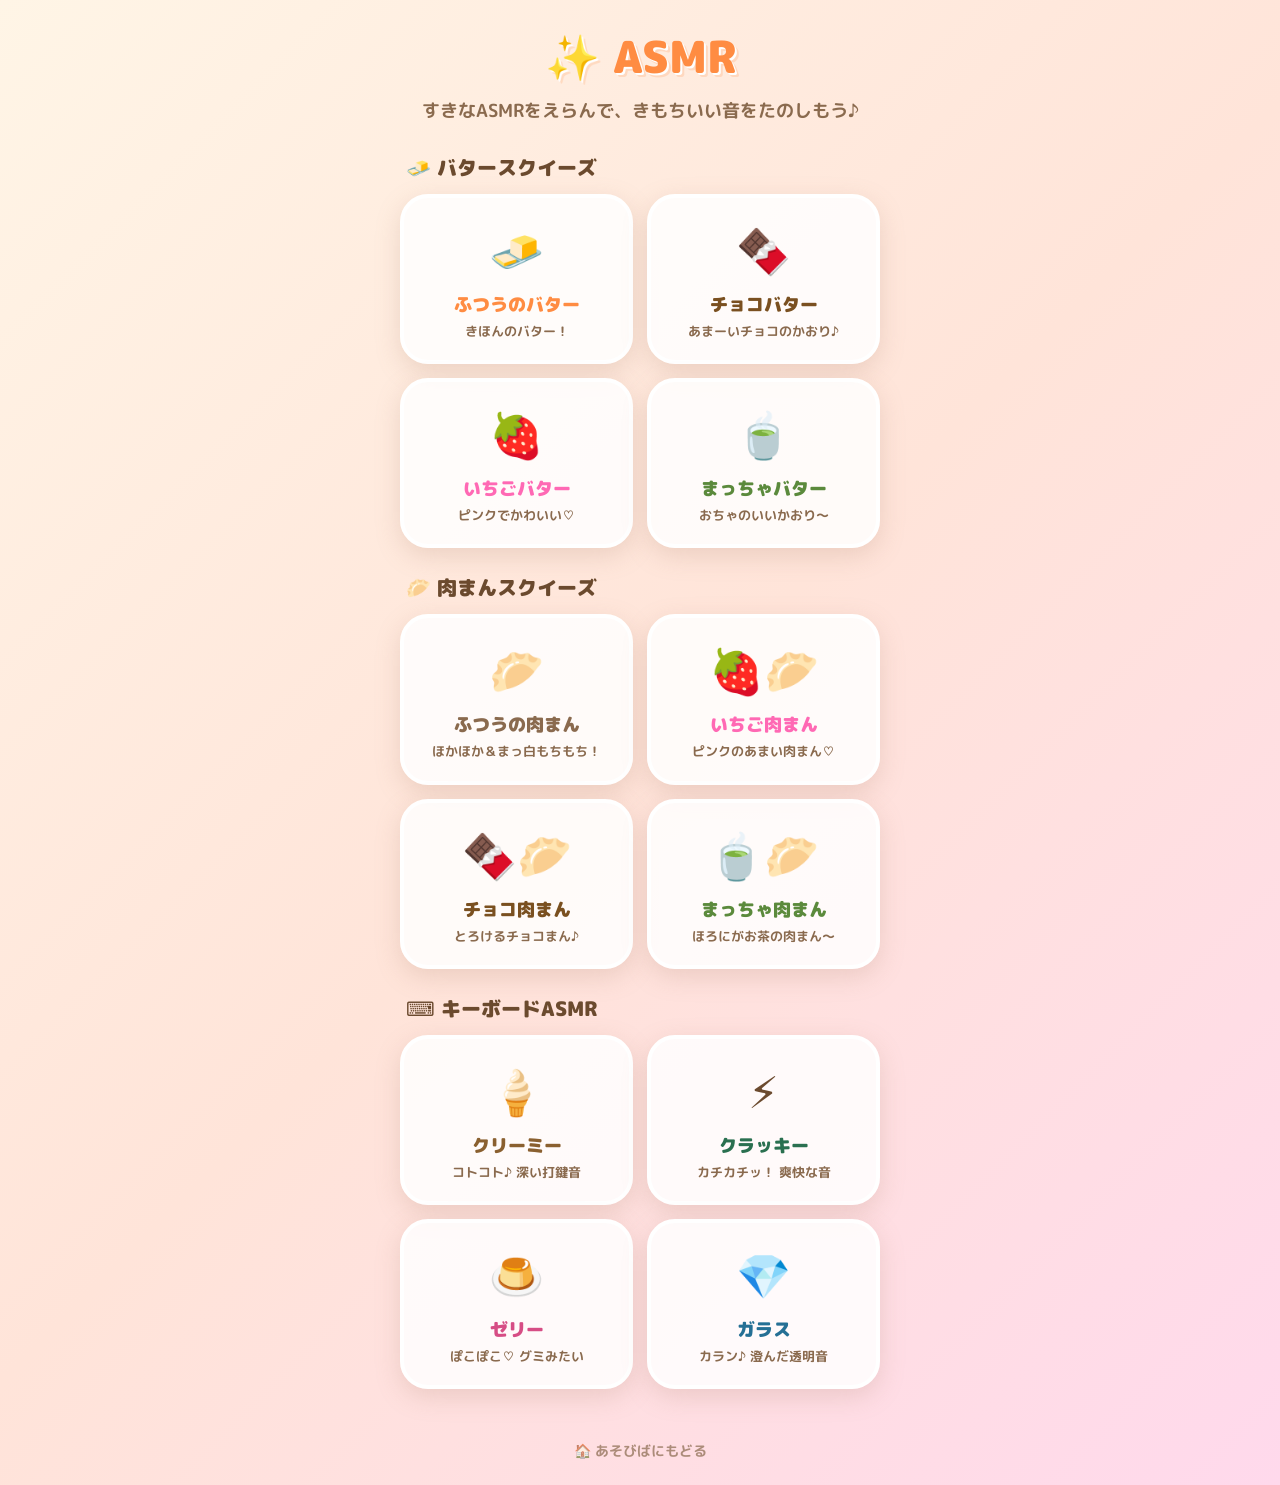
==== asmr/index.html @ f406db4d "ASMR: ディレクトリ名をbutter-asmrからasmrに変更し、ポータルのリンクを更新" ====
<!DOCTYPE html>
<html lang="ja">
<head>
  <meta charset="UTF-8">
  <meta name="viewport" content="width=device-width, initial-scale=1.0, user-scalable=no">
  <meta name="robots" content="noindex, nofollow">
  <title>✨ ASMR</title>
  <link rel="icon" href="data:image/svg+xml,<svg xmlns=%22http://www.w3.org/2000/svg%22 viewBox=%220 0 100 100%22><text y=%22.9em%22 font-size=%2290%22>✨</text></svg>">
  <link rel="preconnect" href="https://fonts.googleapis.com">
  <link rel="preconnect" href="https://fonts.gstatic.com" crossorigin>
  <link href="https://fonts.googleapis.com/css2?family=M+PLUS+Rounded+1c:wght@400;700;900&display=swap" rel="stylesheet">
  <link rel="stylesheet" href="style.css">
</head>
<body>

  <!-- ===== えらぶ画面 ===== -->
  <div id="select-screen" class="screen active">
    <header class="header">
      <h1>✨ ASMR</h1>
      <p class="sub">すきなASMRをえらんで、きもちいい音をたのしもう♪</p>
    </header>

    <div class="category-section">
      <h2 class="category-title">🧈 バタースクイーズ</h2>
      <div class="cards">
        <button class="card" data-butter="normal">
          <span class="card-emoji">🧈</span>
          <div class="card-name">ふつうのバター</div>
          <p class="card-desc">きほんのバター！</p>
        </button>

        <button class="card" data-butter="choco">
          <span class="card-emoji">🍫</span>
          <div class="card-name">チョコバター</div>
          <p class="card-desc">あまーいチョコのかおり♪</p>
        </button>

        <button class="card" data-butter="ichigo">
          <span class="card-emoji">🍓</span>
          <div class="card-name">いちごバター</div>
          <p class="card-desc">ピンクでかわいい♡</p>
        </button>

        <button class="card" data-butter="matcha">
          <span class="card-emoji">🍵</span>
          <div class="card-name">まっちゃバター</div>
          <p class="card-desc">おちゃのいいかおり〜</p>
        </button>
      </div>
    </div>

    <div class="category-section">
      <h2 class="category-title">🥟 肉まんスクイーズ</h2>
      <div class="cards">
        <button class="card" data-butter="nikuman_normal">
          <span class="card-emoji">🥟</span>
          <div class="card-name">ふつうの肉まん</div>
          <p class="card-desc">ほかほか＆まっ白もちもち！</p>
        </button>

        <button class="card" data-butter="nikuman_ichigo">
          <span class="card-emoji">🍓🥟</span>
          <div class="card-name">いちご肉まん</div>
          <p class="card-desc">ピンクのあまい肉まん♡</p>
        </button>

        <button class="card" data-butter="nikuman_choco">
          <span class="card-emoji">🍫🥟</span>
          <div class="card-name">チョコ肉まん</div>
          <p class="card-desc">とろけるチョコまん♪</p>
        </button>

        <button class="card" data-butter="nikuman_matcha">
          <span class="card-emoji">🍵🥟</span>
          <div class="card-name">まっちゃ肉まん</div>
          <p class="card-desc">ほろにがお茶の肉まん〜</p>
        </button>
      </div>
    </div>

    <div class="category-section">
      <h2 class="category-title">⌨️ キーボードASMR</h2>
      <div class="cards">
        <button class="card" data-butter="kb_creamy">
          <span class="card-emoji">🍦</span>
          <div class="card-name">クリーミー</div>
          <p class="card-desc">コトコト♪ 深い打鍵音</p>
        </button>

        <button class="card" data-butter="kb_clacky">
          <span class="card-emoji">⚡</span>
          <div class="card-name">クラッキー</div>
          <p class="card-desc">カチカチッ！ 爽快な音</p>
        </button>

        <button class="card" data-butter="kb_jelly">
          <span class="card-emoji">🍮</span>
          <div class="card-name">ゼリー</div>
          <p class="card-desc">ぽこぽこ♡ グミみたい</p>
        </button>

        <button class="card" data-butter="kb_glass">
          <span class="card-emoji">💎</span>
          <div class="card-name">ガラス</div>
          <p class="card-desc">カラン♪ 澄んだ透明音</p>
        </button>
      </div>
    </div>

    <a href="../" class="home-link">🏠 あそびばにもどる</a>
  </div>

  <!-- ===== パキパキ画面 ===== -->
  <div id="play-screen" class="screen">
    <header class="play-header">
      <button id="btn-back" class="btn-icon" aria-label="もどる">← もどる</button>
      <div id="butter-label" class="butter-label">🧈 ふつうのバター</div>
    </header>

    <div id="butter-area" class="butter-area">
      <!-- むにゅむにゅモード切り替えバナー -->
      <div id="squish-banner" class="squish-banner hidden">✨ むにゅむにゅタイム！ ✨</div>

      <!-- スクイーズ変形するバターコンテナ -->
      <div id="butter-stage" class="butter-stage">
        <svg id="butter-svg" viewBox="0 0 320 220" class="butter-svg">
          <defs>
            <!-- もちもちバター本体のグラデーション -->
            <radialGradient id="squish-body-grad" cx="40%" cy="30%" r="70%">
              <stop offset="0%" stop-color="var(--butter-light)" />
              <stop offset="65%" stop-color="var(--butter-main)" />
              <stop offset="100%" stop-color="var(--butter-dark)" />
            </radialGradient>

            <!-- 外側ワックスシェルのグラデーション -->
            <linearGradient id="wax-top-grad" x1="0" y1="0" x2="1" y2="1">
              <stop offset="0%" stop-color="rgba(255, 255, 255, 0.95)" />
              <stop offset="35%" stop-color="var(--butter-light)" />
              <stop offset="85%" stop-color="var(--butter-main)" />
              <stop offset="100%" stop-color="rgba(255, 255, 255, 0.85)" />
            </linearGradient>

            <!-- ツヤツヤハイライト -->
            <linearGradient id="gloss" x1="0" y1="0" x2="0.3" y2="1">
              <stop offset="0%" stop-color="rgba(255,255,255,0.7)" />
              <stop offset="45%" stop-color="rgba(255,255,255,0.2)" />
              <stop offset="100%" stop-color="rgba(255,255,255,0)" />
            </linearGradient>

            <filter id="squish-shadow" x="-20%" y="-20%" width="140%" height="150%">
              <feDropShadow dx="0" dy="12" stdDeviation="10" flood-color="rgba(120, 70, 30, 0.28)" />
            </filter>
          </defs>

          <!-- 影 -->
          <ellipse cx="160" cy="188" rx="120" ry="18" fill="rgba(100, 60, 20, 0.18)" id="butter-drop-shadow" />

          <!-- 肉まんの敷き紙（肉まん選択時に表示） -->
          <rect id="nikuman-paper" class="nikuman-paper hidden"
            x="70" y="174" width="180" height="10" rx="3"
            fill="#e8dcc4" stroke="#d5c4a6" stroke-width="1.5" stroke-dasharray="6,4" />

          <!-- 【層1: もちもち本体（内側）】 -->
          <g id="butter-core" filter="url(#squish-shadow)">
            <!-- メインボディ（バターまたは肉まんの形） -->
            <path id="core-body" class="core-body"
              d="M 60,75 C 60,50 90,42 160,42 C 230,42 260,50 260,75 C 260,95 264,135 258,162 C 254,178 220,182 160,182 C 100,182 66,178 62,162 C 56,135 60,95 60,75 Z"
              fill="url(#squish-body-grad)" />

            <!-- もちもちの上部ハイライト -->
            <ellipse cx="140" cy="65" rx="75" ry="16" fill="rgba(255, 255, 255, 0.45)" class="core-shine" />
            <ellipse cx="120" cy="62" rx="35" ry="7" fill="rgba(255, 255, 255, 0.7)" class="core-shine-bright" />

            <!-- 肉まんのてっぺんのひだ（結び目）パーツ -->
            <g id="nikuman-pleats" class="nikuman-pleats hidden">
              <!-- ひだのしわ -->
              <path d="M 160,42 Q 150,56 135,70" stroke="rgba(0,0,0,0.12)" stroke-width="3" stroke-linecap="round" fill="none" />
              <path d="M 160,42 Q 162,58 160,72" stroke="rgba(0,0,0,0.12)" stroke-width="3" stroke-linecap="round" fill="none" />
              <path d="M 160,42 Q 170,56 185,70" stroke="rgba(0,0,0,0.12)" stroke-width="3" stroke-linecap="round" fill="none" />
              <path d="M 160,42 Q 140,50 115,58" stroke="rgba(0,0,0,0.12)" stroke-width="2.5" stroke-linecap="round" fill="none" />
              <path d="M 160,42 Q 180,50 205,58" stroke="rgba(0,0,0,0.12)" stroke-width="2.5" stroke-linecap="round" fill="none" />
              <!-- てっぺんのきゅっとした絞り -->
              <ellipse cx="160" cy="42" rx="10" ry="6" fill="var(--butter-dark)" opacity="0.6" />
              <ellipse cx="160" cy="40" rx="6" ry="3.5" fill="var(--butter-main)" />
            </g>

            <!-- 肉まんのかわいいお顔パーツ -->
            <g id="nikuman-face" class="nikuman-face hidden">
              <!-- 【通常時の笑顔 (^ ‿ ^)】 -->
              <g id="face-normal">
                <!-- 左目 -->
                <circle cx="130" cy="112" r="5" fill="#3a2a1a" />
                <circle cx="128.5" cy="110" r="1.8" fill="#ffffff" />
                <!-- 右目 -->
                <circle cx="190" cy="112" r="5" fill="#3a2a1a" />
                <circle cx="188.5" cy="110" r="1.8" fill="#ffffff" />
                <!-- お口（にっこり） -->
                <path d="M 153,122 Q 160,128 167,122" stroke="#4a3525" stroke-width="2.6" stroke-linecap="round" fill="none" />
                <!-- ほっぺ（ピンクチーク） -->
                <ellipse cx="118" cy="120" rx="8" ry="5" fill="#ff7e9e" opacity="0.55" />
                <ellipse cx="202" cy="120" rx="8" ry="5" fill="#ff7e9e" opacity="0.55" />
              </g>

              <!-- 【スクイーズ中のむぎゅ〜顔 (> ｏ <)】 -->
              <g id="face-squish" class="hidden">
                <!-- ぎゅっと閉じた左目 ( > ) -->
                <path d="M 124,110 L 133,114 L 124,118" stroke="#3a2a1a" stroke-width="3" stroke-linecap="round" stroke-linejoin="round" fill="none" />
                <!-- ぎゅっと閉じた右目 ( < ) -->
                <path d="M 196,110 L 187,114 L 196,118" stroke="#3a2a1a" stroke-width="3" stroke-linecap="round" stroke-linejoin="round" fill="none" />
                <!-- むぎゅっと開いたお口 ( ｏ ) -->
                <ellipse cx="160" cy="124" rx="5" ry="6.5" fill="#6a3525" />
                <ellipse cx="160" cy="126" rx="3" ry="3.5" fill="#ff7e9e" />
                <!-- ぽわっと濃くなるチーク -->
                <ellipse cx="118" cy="121" rx="9" ry="6" fill="#ff5a82" opacity="0.7" />
                <ellipse cx="202" cy="121" rx="9" ry="6" fill="#ff5a82" opacity="0.7" />
              </g>
            </g>
          </g>

          <!-- 【層2: 外側の薄いワックス膜（パキパキ割れて剥がれる殻）】 -->
          <g id="wax-shell" class="wax-shell">
            <!-- ワックス表面 -->
            <path id="wax-cover" class="wax-cover"
              d="M 60,75 C 60,50 90,42 160,42 C 230,42 260,50 260,75 C 260,95 264,135 258,162 C 254,178 220,182 160,182 C 100,182 66,178 62,162 C 56,135 60,95 60,75 Z"
              fill="url(#wax-top-grad)" opacity="0.95" />

            <!-- ワックスの硬質ツヤとエッジ反射 -->
            <path id="wax-gloss" class="wax-gloss"
              d="M 65,72 C 65,52 92,45 160,45 C 228,45 255,52 255,72 C 255,88 230,95 160,95 C 90,95 65,88 65,72 Z"
              fill="url(#gloss)" opacity="0.8" />
            <path id="wax-rim" class="wax-rim"
              d="M 68,60 C 95,48 135,46 160,46 C 200,46 240,50 252,62"
              fill="none" stroke="rgba(255,255,255,0.9)" stroke-width="2.5" stroke-linecap="round" />
          </g>

          <!-- 【層3: ヒビ・穴あきレイヤー】 -->
          <g id="crack-layer"></g>
        </svg>
      </div>

      <p class="hint" id="hint-text">おしてパキパキわろう！</p>
    </div>

    <!-- キーボードエリア（キーボード選択時に表示） -->
    <div id="keyboard-area" class="keyboard-area hidden">
      <div class="keyboard-case">
        <div class="keyboard-grid" id="keyboard-grid">
          <!-- 12個のキーキャップ（3行×4列） -->
          <button class="key-cap" data-key="0"><span class="key-top">♥</span></button>
          <button class="key-cap" data-key="1"><span class="key-top">★</span></button>
          <button class="key-cap" data-key="2"><span class="key-top">♪</span></button>
          <button class="key-cap" data-key="3"><span class="key-top">☁</span></button>
          <button class="key-cap" data-key="4"><span class="key-top">Q</span></button>
          <button class="key-cap" data-key="5"><span class="key-top">W</span></button>
          <button class="key-cap" data-key="6"><span class="key-top">E</span></button>
          <button class="key-cap" data-key="7"><span class="key-top">R</span></button>
          <button class="key-cap" data-key="8"><span class="key-top">A</span></button>
          <button class="key-cap" data-key="9"><span class="key-top">S</span></button>
          <button class="key-cap" data-key="10"><span class="key-top">D</span></button>
          <button class="key-cap" data-key="11"><span class="key-top">F</span></button>
        </div>
      </div>
      <p class="hint" id="keyboard-hint">すきなだけカタカタたたいてね♪</p>
    </div>

    <!-- アクションボタン（いつでも利用可能） -->
    <div id="complete-buttons" class="complete-buttons">
      <button id="btn-retry" class="btn-action">🔄 もういっかい</button>
      <button id="btn-change" class="btn-action btn-secondary">✨ べつのASMR</button>
    </div>
  </div>

  <script src="script.js"></script>
</body>
</html>
---- asmr/style.css ----
/* ===== CSS Variables ===== */
:root {
  --font-main: 'M PLUS Rounded 1c', system-ui, -apple-system, sans-serif;
  --bg-gradient: linear-gradient(135deg, #fff5e6 0%, #ffe4d9 50%, #ffd9ec 100%);
  --card-bg: rgba(255, 255, 255, 0.85);
  --card-border: 4px solid #fff;
  --card-radius: 28px;
  --card-shadow: 0 8px 24px rgba(180, 140, 120, 0.25);
  --card-shadow-hover: 0 14px 32px rgba(180, 140, 120, 0.4);
  --text-brown: #6b4a2e;
  --text-brown-light: #8a6a4e;
  --accent-orange: #ff8c42;
  --accent-pink: #ff5fa2;

  /* バター色（デフォルト: ふつうのバター） */
  --butter-light: #ffe680;
  --butter-main: #ffd966;
  --butter-dark: #f4c430;
  --butter-shadow: #d4a010;
}

/* バター種類ごとの色 */
.butter-choco {
  --butter-light: #c49a50;
  --butter-main: #8b6914;
  --butter-dark: #6b4a10;
  --butter-shadow: #5c3a1e;
}

.butter-ichigo {
  --butter-light: #ffd6e0;
  --butter-main: #ffb5c5;
  --butter-dark: #ff85a2;
  --butter-shadow: #ff69b4;
}

.butter-matcha {
  --butter-light: #b5d9a0;
  --butter-main: #90c47d;
  --butter-dark: #6ba35a;
  --butter-shadow: #5b8a3c;
}

/* 肉まん種類ごとの色 */
.butter-nikuman-normal {
  --butter-light: #ffffff;
  --butter-main: #fbf9f4;
  --butter-dark: #eee8dc;
  --butter-shadow: #d8cebc;
}

.butter-nikuman-ichigo {
  --butter-light: #fff0f4;
  --butter-main: #ffccd8;
  --butter-dark: #f89cb4;
  --butter-shadow: #e07292;
}

.butter-nikuman-choco {
  --butter-light: #7b583f;
  --butter-main: #583c28;
  --butter-dark: #402919;
  --butter-shadow: #2c1a0e;
}

.butter-nikuman-matcha {
  --butter-light: #cde4bd;
  --butter-main: #9fc887;
  --butter-dark: #7aa760;
  --butter-shadow: #5c8744;
}

/* ===== Reset ===== */
* {
  box-sizing: border-box;
  margin: 0;
  padding: 0;
}

html, body {
  touch-action: manipulation;
  -webkit-tap-highlight-color: transparent;
  user-select: none;
  -webkit-user-select: none;
  overscroll-behavior: none;
}

body {
  font-family: var(--font-main);
  background: var(--bg-gradient);
  min-height: 100vh;
  min-height: 100dvh;
  color: var(--text-brown);
  overflow-x: hidden;
}

/* ===== 画面切り替え ===== */
.screen {
  display: none;
  min-height: 100vh;
  min-height: 100dvh;
}

.screen.active {
  display: flex;
  flex-direction: column;
  align-items: center;
}

/* ===== えらぶ画面 ===== */
#select-screen {
  justify-content: center;
  padding: 24px;
}

.header {
  text-align: center;
  margin-bottom: 28px;
}

.header h1 {
  font-size: clamp(28px, 6vw, 44px);
  font-weight: 900;
  color: var(--accent-orange);
  text-shadow: 2px 2px 0 #fff, 4px 4px 0 rgba(255, 140, 66, 0.2);
  margin-bottom: 8px;
}

.sub {
  font-size: clamp(14px, 3vw, 18px);
  font-weight: 700;
  color: var(--text-brown-light);
}

/* カテゴリーセクション */
.category-section {
  width: 100%;
  max-width: 480px;
  margin-bottom: 24px;
}

.category-title {
  font-size: clamp(16px, 3.8vw, 20px);
  font-weight: 900;
  color: var(--text-brown);
  margin-bottom: 12px;
  text-align: left;
  padding-left: 6px;
}

/* カードグリッド */
.cards {
  display: grid;
  gap: 14px;
  grid-template-columns: repeat(2, 1fr);
  width: 100%;
}

.card {
  display: flex;
  flex-direction: column;
  align-items: center;
  background: var(--card-bg);
  border: var(--card-border);
  border-radius: var(--card-radius);
  padding: 20px 14px;
  box-shadow: var(--card-shadow);
  cursor: pointer;
  transition: transform 0.18s ease, box-shadow 0.18s ease;
  -webkit-appearance: none;
  appearance: none;
  font-family: inherit;
  color: inherit;
  outline: none;
}

.card:hover,
.card:focus-visible {
  transform: translateY(-4px) rotate(-1deg);
  box-shadow: var(--card-shadow-hover);
}

.card:active {
  transform: translateY(-2px) scale(0.97);
}

.card-emoji {
  font-size: 44px;
  display: block;
  margin-bottom: 8px;
}

.card-name {
  font-size: clamp(15px, 3.2vw, 18px);
  font-weight: 900;
  color: var(--accent-orange);
  margin-bottom: 4px;
}

/* カードごとの名前色 */
.card[data-butter="choco"] .card-name { color: #7a5020; }
.card[data-butter="ichigo"] .card-name { color: #ff69b4; }
.card[data-butter="matcha"] .card-name { color: #5b8a3c; }
.card[data-butter="nikuman_normal"] .card-name { color: #8a6a4e; }
.card[data-butter="nikuman_ichigo"] .card-name { color: #ff69b4; }
.card[data-butter="nikuman_choco"] .card-name { color: #7a5020; }
.card[data-butter="nikuman_matcha"] .card-name { color: #5b8a3c; }
.card[data-butter="kb_creamy"] .card-name { color: #8a6030; }
.card[data-butter="kb_clacky"] .card-name { color: #2a7050; }
.card[data-butter="kb_jelly"] .card-name { color: #d64d85; }
.card[data-butter="kb_glass"] .card-name { color: #257095; }

.card-desc {
  font-size: clamp(11px, 2.4vw, 13px);
  font-weight: 700;
  color: var(--text-brown-light);
  line-height: 1.4;
}

/* 肉まんひだと敷き紙とお顔 */
.nikuman-pleats.hidden,
.nikuman-paper.hidden,
.nikuman-face.hidden,
#face-normal.hidden,
#face-squish.hidden {
  display: none;
}

.nikuman-face {
  pointer-events: none;
}

.home-link {
  display: inline-block;
  margin-top: 28px;
  font-size: 14px;
  font-weight: 700;
  color: var(--text-brown-light);
  text-decoration: none;
  opacity: 0.7;
  transition: opacity 0.2s;
}

.home-link:hover {
  opacity: 1;
}

/* ===== パキパキ画面 ===== */
#play-screen {
  justify-content: flex-start;
  padding: 0;
}

.play-header {
  display: flex;
  align-items: center;
  width: 100%;
  padding: 12px 16px;
  gap: 12px;
}

.btn-icon {
  background: var(--card-bg);
  border: 2px solid rgba(255, 255, 255, 0.9);
  border-radius: 16px;
  padding: 8px 16px;
  font-family: inherit;
  font-size: 15px;
  font-weight: 700;
  color: var(--text-brown);
  cursor: pointer;
  box-shadow: 0 4px 12px rgba(180, 140, 120, 0.15);
  transition: transform 0.15s ease;
  flex-shrink: 0;
}

.btn-icon:active {
  transform: scale(0.95);
}

.butter-label {
  font-size: clamp(18px, 4vw, 24px);
  font-weight: 900;
  color: var(--accent-orange);
}

/* バターエリア */
.butter-area {
  flex: 1;
  display: flex;
  flex-direction: column;
  align-items: center;
  justify-content: center;
  width: 100%;
  padding: 12px 16px;
  position: relative;
  touch-action: none;
}

.butter-area.hidden {
  display: none !important;
}

/* むにゅむにゅモード切り替えバナー */
.squish-banner {
  background: linear-gradient(135deg, #ff85a2 0%, #ff5fa2 100%);
  color: #fff;
  font-size: clamp(16px, 4vw, 22px);
  font-weight: 900;
  padding: 8px 24px;
  border-radius: 30px;
  box-shadow: 0 6px 18px rgba(255, 95, 162, 0.4);
  margin-bottom: 12px;
  animation: banner-pop 0.5s cubic-bezier(0.175, 0.885, 0.32, 1.275);
  text-shadow: 1px 1px 0 rgba(0,0,0,0.15);
}

.squish-banner.hidden {
  display: none;
}

@keyframes banner-pop {
  0% { transform: scale(0.3) rotate(-6deg); opacity: 0; }
  70% { transform: scale(1.1) rotate(2deg); opacity: 1; }
  100% { transform: scale(1) rotate(0deg); opacity: 1; }
}

/* スクイーズステージ（変形アニメーション） */
.butter-stage {
  display: flex;
  align-items: center;
  justify-content: center;
  width: 100%;
  max-width: 420px;
  transform-origin: center bottom;
  will-change: transform;
}

/* 押している間の変形遷移 */
.butter-stage.is-squeezing {
  transition: transform 0.04s ease-out;
}

/* 離した瞬間の「ぽよよん！」反発アニメーション */
.butter-stage.rebound {
  animation: squeeze-rebound 0.55s cubic-bezier(0.36, 0.07, 0.19, 0.97) both;
}

@keyframes squeeze-rebound {
  0% { transform: scale(var(--rebound-x, 1.15), var(--rebound-y, 0.85)); }
  25% { transform: scale(0.92, 1.08); }
  50% { transform: scale(1.05, 0.96); }
  75% { transform: scale(0.98, 1.02); }
  100% { transform: scale(1, 1); }
}

.butter-svg {
  width: 92%;
  max-width: 380px;
  height: auto;
  cursor: pointer;
  overflow: visible;
  user-select: none;
  -webkit-user-select: none;
}

/* もちもちバター本体 */
.core-body {
  transition: filter 0.2s;
}

/* むにゅむにゅモード中のプルプル感 */
body.mode-squish .core-body {
  filter: drop-shadow(0 4px 14px rgba(255, 180, 50, 0.4));
}

/* ワックス膜 */
.wax-shell {
  transition: opacity 0.3s ease;
  pointer-events: none;
}

.hint {
  margin-top: 18px;
  font-size: clamp(14px, 3.5vw, 18px);
  font-weight: 900;
  color: var(--text-brown-light);
  animation: hint-bounce 2s ease-in-out infinite;
  text-align: center;
}

@keyframes hint-bounce {
  0%, 100% { transform: translateY(0); }
  50% { transform: translateY(-5px); }
}

/* ===== 完成ボタン ===== */
.complete-buttons {
  display: flex;
  gap: 12px;
  padding: 12px 16px 24px;
  width: 100%;
  max-width: 400px;
}

.complete-buttons.hidden {
  display: none !important;
}

.btn-action {
  flex: 1;
  background: var(--card-bg);
  border: 3px solid #fff;
  border-radius: 20px;
  padding: 16px 12px;
  font-family: inherit;
  font-size: clamp(14px, 3vw, 17px);
  font-weight: 900;
  color: var(--accent-orange);
  cursor: pointer;
  box-shadow: var(--card-shadow);
  transition: transform 0.15s ease, box-shadow 0.15s ease;
}

.btn-action:active {
  transform: scale(0.95);
}

.btn-secondary {
  color: var(--text-brown-light);
}

/* ===== ヒビ線のスタイル（ワックス風） ===== */
.crack-line {
  stroke: rgba(40, 20, 0, 0.7);
  stroke-width: 2.5;
  stroke-linecap: square;
  fill: none;
  stroke-dasharray: 1000;
  stroke-dashoffset: 1000;
  animation: crack-draw 0.1s ease-out forwards;
  filter: drop-shadow(1px 1px 0px rgba(255,255,255,0.5));
}

.crack-line-inner {
  stroke: rgba(255, 255, 255, 0.4);
  stroke-width: 1;
  stroke-linecap: square;
  fill: none;
  stroke-dasharray: 1000;
  stroke-dashoffset: 1000;
  animation: crack-draw 0.1s ease-out forwards;
}

@keyframes crack-draw {
  to { stroke-dashoffset: 0; }
}

/* ===== かけらエフェクト ===== */
.fragment {
  position: absolute;
  border-radius: 3px;
  pointer-events: none;
}

.wax-chip {
  position: absolute;
  pointer-events: none;
  border-radius: 2px;
  box-shadow: 0 1px 3px rgba(0, 0, 0, 0.25), inset 0 1px 0 rgba(255, 255, 255, 0.6);
  border: 1px solid rgba(255, 255, 255, 0.4);
}

.micro-shake {
  animation: micro-shake-anim 0.08s ease-out;
}

@keyframes micro-shake-anim {
  0% { transform: scale(1); }
  30% { transform: scale(1.012) translateY(-1px); }
  70% { transform: scale(0.99) translateY(1px); }
  100% { transform: scale(1) translateY(0); }
}

/* ===== キラキラエフェクト ===== */
.sparkle {
  position: absolute;
  pointer-events: none;
  font-size: 24px;
  animation: sparkle-pop 0.8s ease-out forwards;
}

@keyframes sparkle-pop {
  0% {
    transform: scale(0) rotate(0deg);
    opacity: 1;
  }
  50% {
    transform: scale(1.2) rotate(180deg);
    opacity: 1;
  }
  100% {
    transform: scale(0.5) rotate(360deg);
    opacity: 0;
  }
}

/* ===== 画面遷移アニメーション ===== */
.screen.fade-in {
  animation: fadeIn 0.3s ease-out;
}

@keyframes fadeIn {
  from { opacity: 0; transform: translateY(10px); }
  to { opacity: 1; transform: translateY(0); }
}

/* ===== キーボードエリア ===== */
.keyboard-area {
  flex: 1;
  display: flex;
  flex-direction: column;
  align-items: center;
  justify-content: center;
  width: 100%;
  padding: 12px 16px;
  touch-action: none;
}

.keyboard-area.hidden {
  display: none;
}

/* キーボードケース（外枠） */
.keyboard-case {
  background: rgba(255, 255, 255, 0.7);
  border: 4px solid #fff;
  border-radius: 28px;
  padding: 18px 14px;
  box-shadow: 0 14px 36px rgba(180, 140, 120, 0.25), inset 0 2px 4px rgba(0, 0, 0, 0.04);
  width: 100%;
  max-width: 380px;
  backdrop-filter: blur(10px);
  -webkit-backdrop-filter: blur(10px);
}

/* 3行×4列のグリッド配置 */
.keyboard-grid {
  display: grid;
  grid-template-columns: repeat(4, 1fr);
  gap: 12px 10px;
  width: 100%;
}

/* 3Dキーキャップ */
.key-cap {
  position: relative;
  height: 62px;
  border: none;
  background: var(--key-side, #d4beaa);
  border-radius: 14px;
  cursor: pointer;
  outline: none;
  box-shadow: 0 6px 0 var(--key-bottom, #b0957d), 0 8px 14px rgba(0, 0, 0, 0.15);
  transition: transform 0.02s ease-out, box-shadow 0.02s ease-out;
  user-select: none;
  -webkit-user-select: none;
  touch-action: none;
  padding: 0;
}

.key-top {
  position: absolute;
  top: 0;
  left: 0;
  right: 0;
  bottom: 6px;
  background: var(--key-bg, #fdfbf7);
  border-radius: 14px 14px 12px 12px;
  display: flex;
  align-items: center;
  justify-content: center;
  font-family: inherit;
  font-size: clamp(16px, 4vw, 22px);
  font-weight: 900;
  color: var(--key-text, #6a4a2e);
  box-shadow: inset 0 2px 0 rgba(255, 255, 255, 0.8), inset 0 -2px 0 rgba(0, 0, 0, 0.06);
  transition: background 0.02s;
}

/* 押したときの3D沈み込み（超高速レスポンス） */
.key-cap:active,
.key-cap.pressed {
  transform: translateY(6px);
  box-shadow: 0 0 0 var(--key-bottom, #b0957d), 0 1px 4px rgba(0, 0, 0, 0.1);
}

.key-cap:active .key-top,
.key-cap.pressed .key-top {
  background: var(--key-active-bg, #f5ecd8);
  box-shadow: inset 0 1px 3px rgba(0, 0, 0, 0.15);
}

/* ===== 4つのキーボードテーマ ===== */

/* 1. 🍦 クリーミー (Creamy) */
.kb-theme-creamy {
  --key-bg: #fffbf0;
  --key-side: #e6d3be;
  --key-bottom: #cbb49c;
  --key-text: #7a5020;
  --key-active-bg: #faedd6;
}
.kb-theme-creamy .key-cap:nth-child(even) {
  --key-bg: #f8eee0;
  --key-side: #dcbe9e;
  --key-bottom: #c09f7a;
}

/* 2. ⚡ クラッキー (Clacky) */
.kb-theme-clacky {
  --key-bg: #e6f9f0;
  --key-side: #a6e5c5;
  --key-bottom: #7ecba5;
  --key-text: #2a7050;
  --key-active-bg: #cef2e0;
}
.kb-theme-clacky .key-cap:nth-child(3n+1) {
  --key-bg: #fffde0;
  --key-side: #faee8e;
  --key-bottom: #e0d065;
  --key-text: #887010;
}

/* 3. 🍮 ゼリー (Jelly) - 半透明ぷるぷるグミ */
.kb-theme-jelly .keyboard-case {
  background: rgba(255, 230, 240, 0.6);
  border-color: rgba(255, 255, 255, 0.8);
}
.kb-theme-jelly {
  --key-bg: rgba(255, 180, 205, 0.85);
  --key-side: rgba(230, 130, 165, 0.9);
  --key-bottom: rgba(195, 90, 130, 0.95);
  --key-text: #fff;
  --key-active-bg: rgba(255, 145, 180, 0.95);
}
.kb-theme-jelly .key-cap:nth-child(even) {
  --key-bg: rgba(160, 220, 255, 0.85);
  --key-side: rgba(110, 185, 230, 0.9);
  --key-bottom: rgba(75, 145, 195, 0.95);
}
.kb-theme-jelly .key-top {
  backdrop-filter: blur(4px);
  -webkit-backdrop-filter: blur(4px);
  text-shadow: 0 1px 2px rgba(0,0,0,0.15);
}

/* 4. 💎 ガラス (Glass) - クリスタル透明感 */
.kb-theme-glass .keyboard-case {
  background: rgba(255, 255, 255, 0.45);
  border-color: rgba(255, 255, 255, 0.95);
  box-shadow: 0 16px 40px rgba(130, 180, 230, 0.35);
}
.kb-theme-glass {
  --key-bg: linear-gradient(135deg, rgba(255, 255, 255, 0.9) 0%, rgba(225, 245, 255, 0.6) 100%);
  --key-side: rgba(190, 220, 240, 0.7);
  --key-bottom: rgba(140, 185, 215, 0.8);
  --key-text: #306585;
  --key-active-bg: rgba(255, 255, 255, 0.95);
}
.kb-theme-glass .key-top {
  border: 1.5px solid rgba(255, 255, 255, 0.85);
  box-shadow: inset 0 2px 4px rgba(255, 255, 255, 0.9), 0 2px 8px rgba(160, 210, 245, 0.3);
  backdrop-filter: blur(6px);
  -webkit-backdrop-filter: blur(6px);
}
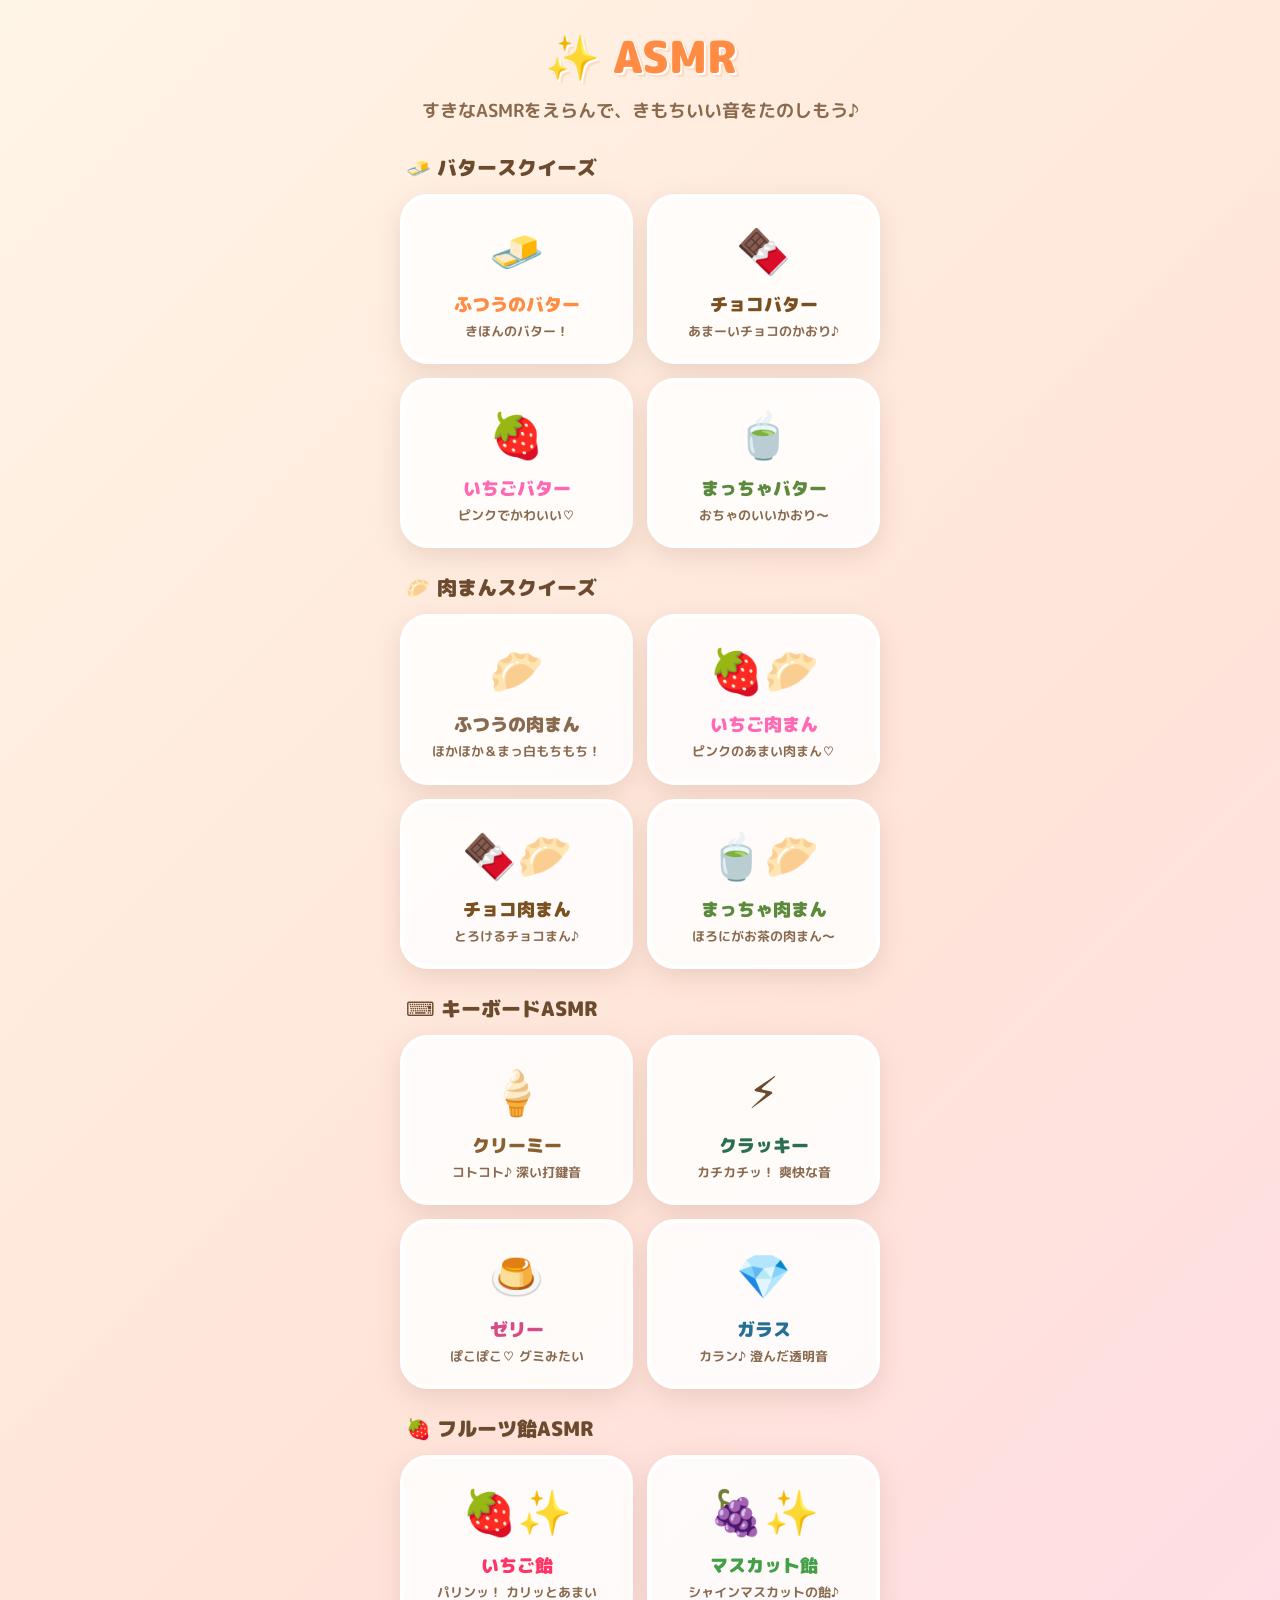
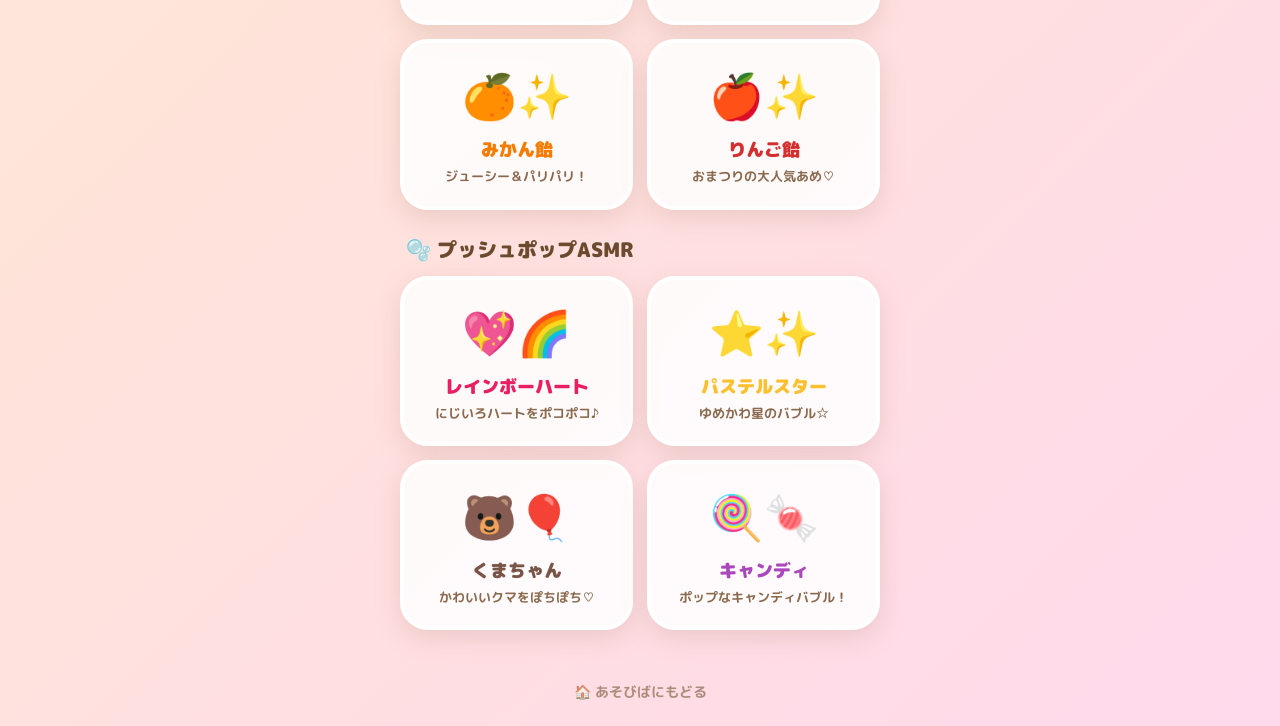
==== commit e9a5f21f: "feat: フルーツ飴ASMR（4種）とプッシュポップASMR（4種）を追加" ====
--- a/asmr/index.html
+++ b/asmr/index.html
@@ -103,6 +103,64 @@
           <span class="card-emoji">💎</span>
           <div class="card-name">ガラス</div>
           <p class="card-desc">カラン♪ 澄んだ透明音</p>
+        </button>
+      </div>
+    </div>
+
+    <div class="category-section">
+      <h2 class="category-title">🍓 フルーツ飴ASMR</h2>
+      <div class="cards">
+        <button class="card" data-butter="tanghulu_ichigo">
+          <span class="card-emoji">🍓✨</span>
+          <div class="card-name">いちご飴</div>
+          <p class="card-desc">パリンッ！ カリッとあまい</p>
+        </button>
+
+        <button class="card" data-butter="tanghulu_muscat">
+          <span class="card-emoji">🍇✨</span>
+          <div class="card-name">マスカット飴</div>
+          <p class="card-desc">シャインマスカットの飴♪</p>
+        </button>
+
+        <button class="card" data-butter="tanghulu_mikan">
+          <span class="card-emoji">🍊✨</span>
+          <div class="card-name">みかん飴</div>
+          <p class="card-desc">ジューシー＆パリパリ！</p>
+        </button>
+
+        <button class="card" data-butter="tanghulu_apple">
+          <span class="card-emoji">🍎✨</span>
+          <div class="card-name">りんご飴</div>
+          <p class="card-desc">おまつりの大人気あめ♡</p>
+        </button>
+      </div>
+    </div>
+
+    <div class="category-section">
+      <h2 class="category-title">🫧 プッシュポップASMR</h2>
+      <div class="cards">
+        <button class="card" data-butter="pushpop_rainbow">
+          <span class="card-emoji">💖🌈</span>
+          <div class="card-name">レインボーハート</div>
+          <p class="card-desc">にじいろハートをポコポコ♪</p>
+        </button>
+
+        <button class="card" data-butter="pushpop_star">
+          <span class="card-emoji">⭐✨</span>
+          <div class="card-name">パステルスター</div>
+          <p class="card-desc">ゆめかわ星のバブル☆</p>
+        </button>
+
+        <button class="card" data-butter="pushpop_bear">
+          <span class="card-emoji">🐻🎈</span>
+          <div class="card-name">くまちゃん</div>
+          <p class="card-desc">かわいいクマをぽちぽち♡</p>
+        </button>
+
+        <button class="card" data-butter="pushpop_candy">
+          <span class="card-emoji">🍭🍬</span>
+          <div class="card-name">キャンディ</div>
+          <p class="card-desc">ポップなキャンディバブル！</p>
         </button>
       </div>
     </div>
@@ -263,6 +321,30 @@
       <p class="hint" id="keyboard-hint">すきなだけカタカタたたいてね♪</p>
     </div>
 
+    <!-- フルーツ飴エリア（フルーツ飴選択時に表示） -->
+    <div id="tanghulu-area" class="tanghulu-area hidden">
+      <div id="tanghulu-banner" class="squish-banner hidden">✨ たべごろ！カリカリフルーツ飴 ✨</div>
+      <div class="tanghulu-stage" id="tanghulu-stage">
+        <!-- フルーツ串本体 -->
+        <div class="tanghulu-skewer">
+          <div class="skewer-stick"></div>
+          <div class="tanghulu-items" id="tanghulu-items"></div>
+        </div>
+      </div>
+      <p class="hint" id="tanghulu-hint">タップして飴をパリンッと割ろう！</p>
+    </div>
+
+    <!-- プッシュポップエリア（プッシュポップ選択時に表示） -->
+    <div id="pushpop-area" class="pushpop-area hidden">
+      <div id="pushpop-banner" class="squish-banner hidden">✨ ぜんぶ押せた！くるっとうらがえし！ ✨</div>
+      <div class="pushpop-wrapper" id="pushpop-wrapper">
+        <div class="pushpop-plate" id="pushpop-plate">
+          <div class="pushpop-grid" id="pushpop-grid"></div>
+        </div>
+      </div>
+      <p class="hint" id="pushpop-hint">指でなぞってポコポコ押しこもう♪</p>
+    </div>
+
     <!-- アクションボタン（いつでも利用可能） -->
     <div id="complete-buttons" class="complete-buttons">
       <button id="btn-retry" class="btn-action">🔄 もういっかい</button>
--- a/asmr/style.css
+++ b/asmr/style.css
@@ -209,6 +209,14 @@
 .card[data-butter="kb_clacky"] .card-name { color: #2a7050; }
 .card[data-butter="kb_jelly"] .card-name { color: #d64d85; }
 .card[data-butter="kb_glass"] .card-name { color: #257095; }
+.card[data-butter="tanghulu_ichigo"] .card-name { color: #ff3366; }
+.card[data-butter="tanghulu_muscat"] .card-name { color: #43a047; }
+.card[data-butter="tanghulu_mikan"] .card-name { color: #f57c00; }
+.card[data-butter="tanghulu_apple"] .card-name { color: #d32f2f; }
+.card[data-butter="pushpop_rainbow"] .card-name { color: #e91e63; }
+.card[data-butter="pushpop_star"] .card-name { color: #fbc02d; }
+.card[data-butter="pushpop_bear"] .card-name { color: #795548; }
+.card[data-butter="pushpop_candy"] .card-name { color: #ab47bc; }
 
 .card-desc {
   font-size: clamp(11px, 2.4vw, 13px);
@@ -528,7 +536,7 @@
 }
 
 .keyboard-area.hidden {
-  display: none;
+  display: none !important;
 }
 
 /* キーボードケース（外枠） */
@@ -674,3 +682,306 @@
   backdrop-filter: blur(6px);
   -webkit-backdrop-filter: blur(6px);
 }
+
+/* ===== フルーツ飴（タンフル）エリア ===== */
+.tanghulu-area {
+  flex: 1;
+  display: flex;
+  flex-direction: column;
+  align-items: center;
+  justify-content: center;
+  width: 100%;
+  padding: 8px 16px;
+  position: relative;
+  touch-action: none;
+}
+
+.tanghulu-area.hidden {
+  display: none !important;
+}
+
+.tanghulu-stage {
+  display: flex;
+  flex-direction: column;
+  align-items: center;
+  justify-content: center;
+  position: relative;
+  width: 100%;
+  max-width: 380px;
+  min-height: 380px;
+}
+
+/* 串刺し構造 */
+.tanghulu-skewer {
+  position: relative;
+  display: flex;
+  flex-direction: column;
+  align-items: center;
+  justify-content: center;
+  filter: drop-shadow(0 14px 28px rgba(180, 100, 60, 0.25));
+  transform: rotate(2deg);
+  transition: transform 0.2s ease-out;
+}
+
+/* 竹串の棒 */
+.skewer-stick {
+  position: absolute;
+  top: -24px;
+  bottom: -64px;
+  width: 10px;
+  background: linear-gradient(90deg, #d2a679 0%, #fae1b8 40%, #c49666 100%);
+  border-radius: 5px;
+  box-shadow: inset 1px 0 2px rgba(255,255,255,0.6), inset -1px 0 2px rgba(0,0,0,0.25);
+  z-index: 1;
+}
+
+/* フルーツたちが並ぶコンテナ */
+.tanghulu-items {
+  position: relative;
+  z-index: 2;
+  display: flex;
+  flex-direction: column;
+  align-items: center;
+  gap: 6px;
+}
+
+/* 1つのフルーツ玉 */
+.tanghulu-item {
+  position: relative;
+  width: 105px;
+  height: 105px;
+  cursor: pointer;
+  user-select: none;
+  -webkit-user-select: none;
+  touch-action: manipulation;
+  transition: transform 0.08s ease-out;
+}
+
+/* りんご飴は大きめの1玉 */
+.tanghulu-item.item-apple {
+  width: 180px;
+  height: 180px;
+  margin: 10px 0;
+}
+
+.tanghulu-item:active {
+  transform: scale(0.96);
+}
+
+/* フルーツSVGグラフィック */
+.fruit-svg {
+  width: 100%;
+  height: 100%;
+  overflow: visible;
+  filter: drop-shadow(0 6px 12px rgba(0, 0, 0, 0.15));
+}
+
+/* 透明ガラス飴レイヤー（果実の上に重なる） */
+.candy-layer {
+  position: absolute;
+  top: 0;
+  left: 0;
+  width: 100%;
+  height: 100%;
+  pointer-events: none;
+  transition: opacity 0.4s ease;
+}
+
+/* パリンッと割れたガラス飴の破片アニメーション */
+.candy-shard {
+  position: absolute;
+  background: linear-gradient(135deg, rgba(255,255,255,0.95) 0%, rgba(255,245,225,0.4) 60%, rgba(255,255,255,0.8) 100%);
+  border: 1px solid rgba(255, 255, 255, 0.9);
+  box-shadow: 0 2px 6px rgba(0,0,0,0.18), inset 0 0 4px rgba(255,255,255,0.9);
+  pointer-events: none;
+  border-radius: 2px;
+  animation: shard-scatter 0.6s cubic-bezier(0.25, 1, 0.5, 1) forwards;
+}
+
+@keyframes shard-scatter {
+  0% {
+    transform: translate(0, 0) rotate(0deg) scale(1);
+    opacity: 1;
+  }
+  100% {
+    transform: translate(var(--dx), var(--dy)) rotate(var(--rot)) scale(0.6);
+    opacity: 0;
+  }
+}
+
+/* ガラスクラック線 */
+.candy-crack {
+  stroke: rgba(255, 255, 255, 0.95);
+  stroke-width: 2.5;
+  stroke-linecap: round;
+  fill: none;
+  filter: drop-shadow(0 0 2px rgba(0, 0, 0, 0.4));
+  animation: crack-pop 0.08s ease-out;
+}
+
+@keyframes crack-pop {
+  0% { stroke-width: 4; }
+  100% { stroke-width: 2.5; }
+}
+
+
+/* ===== プッシュポップASMR エリア ===== */
+.pushpop-area {
+  flex: 1;
+  display: flex;
+  flex-direction: column;
+  align-items: center;
+  justify-content: center;
+  width: 100%;
+  padding: 12px 16px;
+  position: relative;
+  touch-action: none;
+}
+
+.pushpop-area.hidden {
+  display: none !important;
+}
+
+.pushpop-wrapper {
+  perspective: 900px;
+  display: flex;
+  align-items: center;
+  justify-content: center;
+  width: 100%;
+  max-width: 360px;
+}
+
+.pushpop-plate {
+  position: relative;
+  width: 320px;
+  min-height: 320px;
+  border-radius: 36px;
+  padding: 20px;
+  box-shadow: 0 16px 36px rgba(120, 80, 100, 0.22), inset 0 3px 6px rgba(255, 255, 255, 0.6);
+  border: 4px solid #fff;
+  transition: transform 0.6s cubic-bezier(0.34, 1.56, 0.64, 1);
+  transform-style: preserve-3d;
+  display: flex;
+  align-items: center;
+  justify-content: center;
+}
+
+/* 全押し時のくるっと裏返しアニメーション */
+.pushpop-plate.flip {
+  transform: rotateY(180deg) scale(1.04);
+}
+
+.pushpop-grid {
+  display: grid;
+  grid-template-columns: repeat(4, 1fr);
+  gap: 14px;
+  width: 100%;
+}
+
+/* ぷっくりシリコンバブル */
+.pushpop-bubble {
+  position: relative;
+  width: 60px;
+  height: 60px;
+  border-radius: 50%;
+  border: none;
+  outline: none;
+  cursor: pointer;
+  user-select: none;
+  -webkit-user-select: none;
+  touch-action: none;
+  background: var(--bubble-color, #ff6b8b);
+  box-shadow: 
+    0 6px 8px rgba(0, 0, 0, 0.18),
+    inset 0 4px 7px rgba(255, 255, 255, 0.7),
+    inset 0 -4px 7px rgba(0, 0, 0, 0.15);
+  transition: transform 0.12s cubic-bezier(0.175, 0.885, 0.32, 1.275), box-shadow 0.12s ease;
+  display: flex;
+  align-items: center;
+  justify-content: center;
+  font-size: 18px;
+  color: rgba(255, 255, 255, 0.7);
+}
+
+.pushpop-bubble:active {
+  transform: scale(0.92);
+}
+
+/* へこんだ状態（ぽこんと沈み込み、陰影が完全反転） */
+.pushpop-bubble.popped {
+  box-shadow: 
+    0 1px 2px rgba(0, 0, 0, 0.1),
+    inset 0 6px 10px rgba(0, 0, 0, 0.35),
+    inset 0 -2px 4px rgba(255, 255, 255, 0.45);
+  transform: scale(0.88);
+  filter: brightness(0.92);
+}
+
+.pushpop-bubble.popped::after {
+  content: '';
+  position: absolute;
+  width: 44%;
+  height: 44%;
+  border-radius: 50%;
+  background: rgba(0, 0, 0, 0.08);
+  box-shadow: inset 0 2px 4px rgba(0, 0, 0, 0.2);
+}
+
+/* プッシュポップのテーマバリエーション */
+
+/* 1. 💖🌈 レインボーハート */
+.pushpop-theme-rainbow .pushpop-plate {
+  background: linear-gradient(135deg, #ffeef4 0%, #fff0f5 100%);
+  border-radius: 40px;
+}
+.pushpop-theme-rainbow .pushpop-bubble:nth-child(-n+4) {
+  --bubble-color: #ff5e7e;
+}
+.pushpop-theme-rainbow .pushpop-bubble:nth-child(n+5):nth-child(-n+8) {
+  --bubble-color: #ffa502;
+}
+.pushpop-theme-rainbow .pushpop-bubble:nth-child(n+9):nth-child(-n+12) {
+  --bubble-color: #2ed573;
+}
+.pushpop-theme-rainbow .pushpop-bubble:nth-child(n+13):nth-child(-n+16) {
+  --bubble-color: #1e90ff;
+}
+
+/* 2. ⭐✨ パステルスター */
+.pushpop-theme-star .pushpop-plate {
+  background: linear-gradient(135deg, #fffde7 0%, #fff9c4 100%);
+}
+.pushpop-theme-star .pushpop-bubble:nth-child(even) {
+  --bubble-color: #ffd166;
+}
+.pushpop-theme-star .pushpop-bubble:nth-child(odd) {
+  --bubble-color: #06d6a0;
+}
+.pushpop-theme-star .pushpop-bubble:nth-child(4n+1) {
+  --bubble-color: #ef476f;
+}
+
+/* 3. 🐻🎈 くまちゃん */
+.pushpop-theme-bear .pushpop-plate {
+  background: linear-gradient(135deg, #f5ebe0 0%, #e3d5ca 100%);
+}
+.pushpop-theme-bear .pushpop-bubble:nth-child(odd) {
+  --bubble-color: #b08968;
+}
+.pushpop-theme-bear .pushpop-bubble:nth-child(even) {
+  --bubble-color: #ddb892;
+}
+
+/* 4. 🍭🍬 キャンディ */
+.pushpop-theme-candy .pushpop-plate {
+  background: linear-gradient(135deg, #f3e5f5 0%, #e1bee7 100%);
+}
+.pushpop-theme-candy .pushpop-bubble:nth-child(3n+1) {
+  --bubble-color: #e040fb;
+}
+.pushpop-theme-candy .pushpop-bubble:nth-child(3n+2) {
+  --bubble-color: #00e5ff;
+}
+.pushpop-theme-candy .pushpop-bubble:nth-child(3n) {
+  --bubble-color: #ff4081;
+}
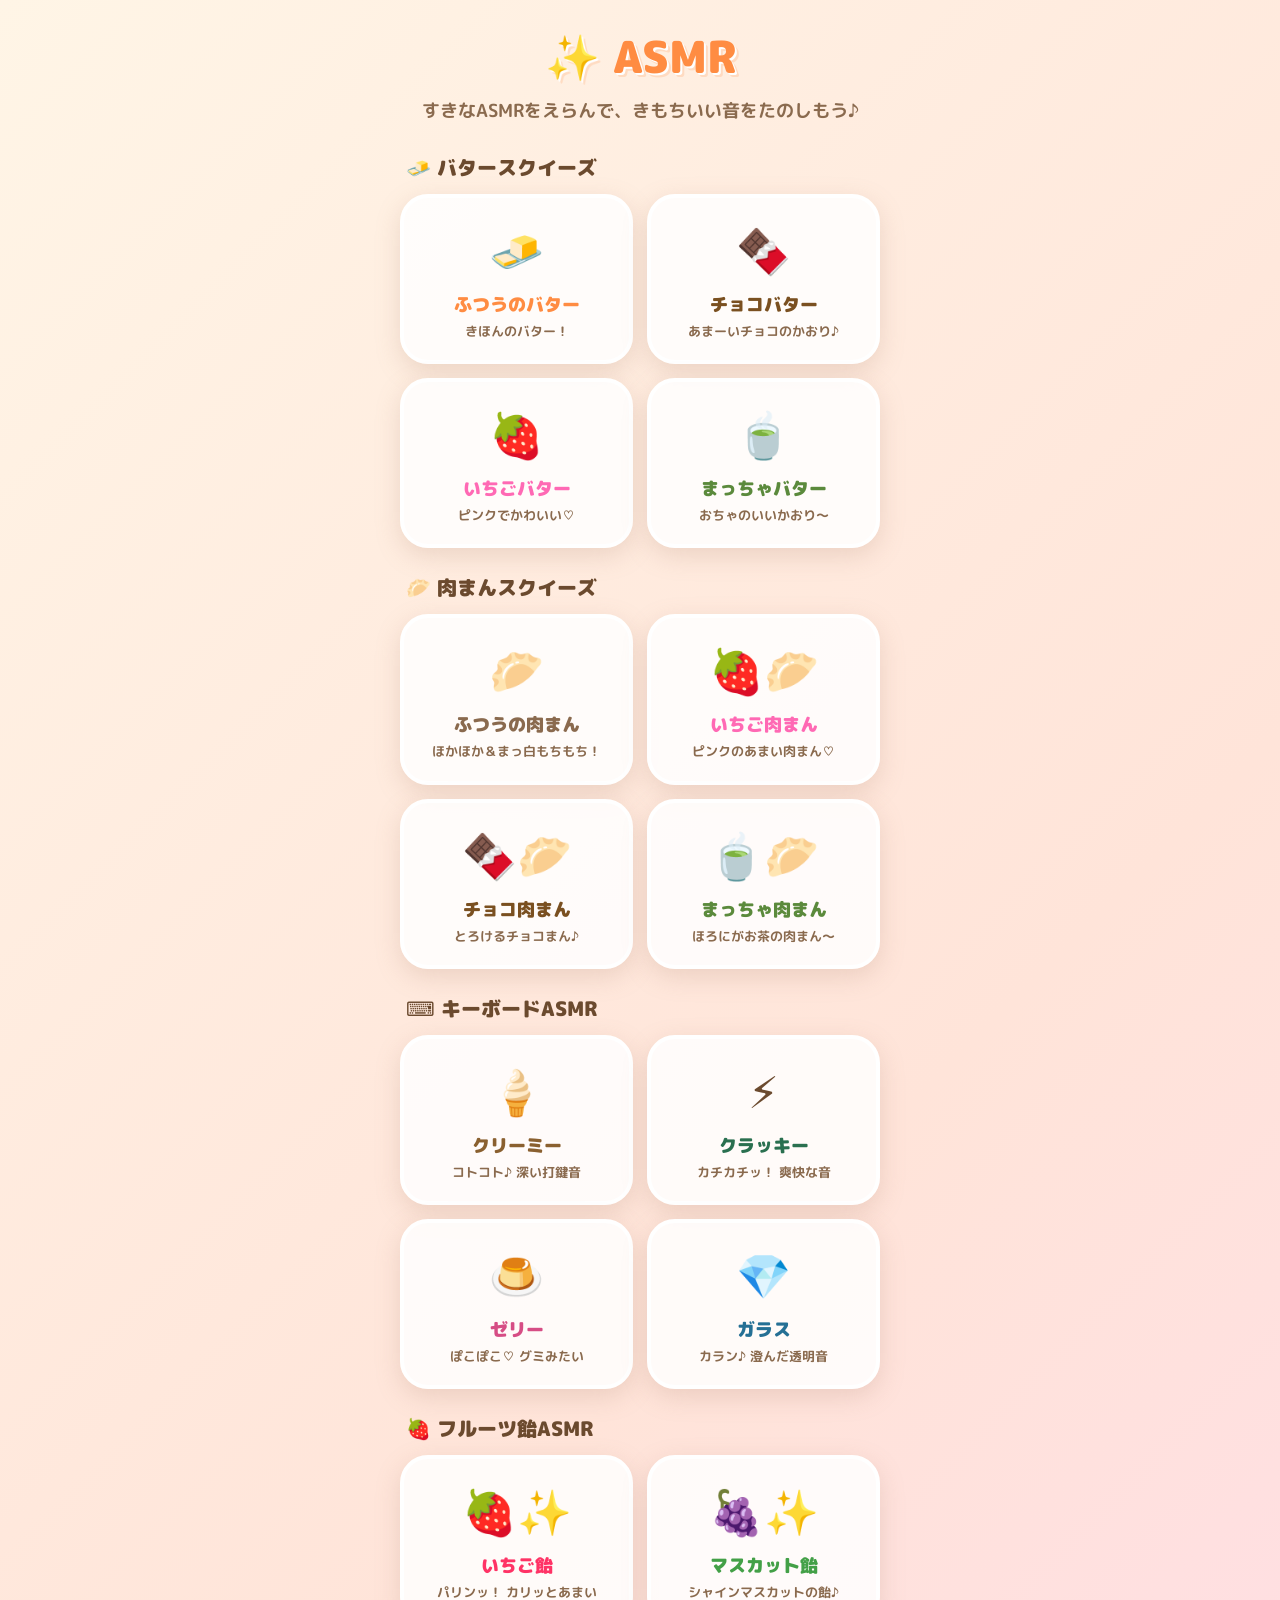
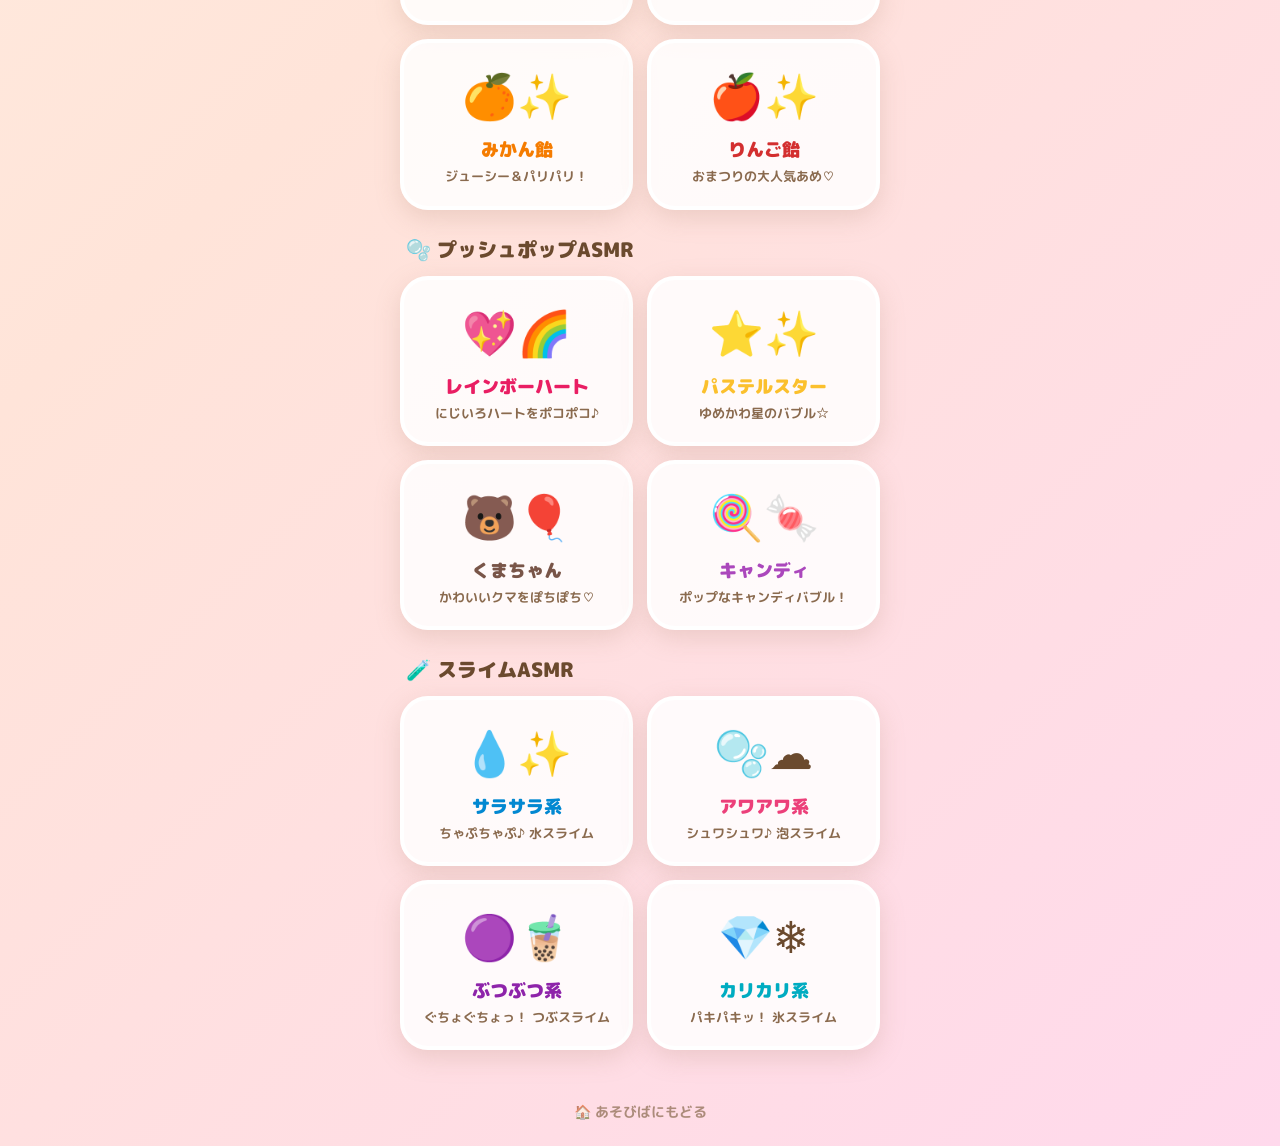
==== commit 44fd1adc: "feat: スライムASMR（サラサラ・アワアワ・ぶつぶつ・カリカリの4系統）を追加" ====
--- a/asmr/index.html
+++ b/asmr/index.html
@@ -161,6 +161,35 @@
           <span class="card-emoji">🍭🍬</span>
           <div class="card-name">キャンディ</div>
           <p class="card-desc">ポップなキャンディバブル！</p>
+        </button>
+      </div>
+    </div>
+
+    <div class="category-section">
+      <h2 class="category-title">🧪 スライムASMR</h2>
+      <div class="cards">
+        <button class="card" data-butter="slime_sarasara">
+          <span class="card-emoji">💧✨</span>
+          <div class="card-name">サラサラ系</div>
+          <p class="card-desc">ちゃぷちゃぷ♪ 水スライム</p>
+        </button>
+
+        <button class="card" data-butter="slime_awaawa">
+          <span class="card-emoji">🫧☁️</span>
+          <div class="card-name">アワアワ系</div>
+          <p class="card-desc">シュワシュワ♪ 泡スライム</p>
+        </button>
+
+        <button class="card" data-butter="slime_butsubutsu">
+          <span class="card-emoji">🟣🧋</span>
+          <div class="card-name">ぶつぶつ系</div>
+          <p class="card-desc">ぐちょぐちょっ！ つぶスライム</p>
+        </button>
+
+        <button class="card" data-butter="slime_karikari">
+          <span class="card-emoji">💎❄️</span>
+          <div class="card-name">カリカリ系</div>
+          <p class="card-desc">パキパキッ！ 氷スライム</p>
         </button>
       </div>
     </div>
@@ -345,6 +374,48 @@
       <p class="hint" id="pushpop-hint">指でなぞってポコポコ押しこもう♪</p>
     </div>
 
+    <!-- スライムエリア（スライム選択時に表示） -->
+    <div id="slime-area" class="slime-area hidden">
+      <div id="slime-banner" class="squish-banner hidden">✨ ぷるぷるスライムタイム！ ✨</div>
+      <div class="slime-stage" id="slime-stage">
+        <!-- スライム本体コンテナ -->
+        <div class="slime-blob" id="slime-blob">
+          <svg id="slime-svg" viewBox="0 0 320 260" class="slime-svg">
+            <defs>
+              <radialGradient id="slime-base-grad" cx="40%" cy="30%" r="70%">
+                <stop offset="0%" stop-color="var(--slime-light, #a0e8ff)" />
+                <stop offset="60%" stop-color="var(--slime-main, #38b6ff)" />
+                <stop offset="100%" stop-color="var(--slime-dark, #0080ff)" />
+              </radialGradient>
+              <linearGradient id="slime-highlight" x1="0" y1="0" x2="0.3" y2="1">
+                <stop offset="0%" stop-color="rgba(255,255,255,0.75)" />
+                <stop offset="50%" stop-color="rgba(255,255,255,0.15)" />
+                <stop offset="100%" stop-color="rgba(255,255,255,0)" />
+              </linearGradient>
+              <filter id="slime-shadow" x="-20%" y="-20%" width="140%" height="150%">
+                <feDropShadow dx="0" dy="10" stdDeviation="12" flood-color="rgba(0, 80, 160, 0.28)" />
+              </filter>
+            </defs>
+            <!-- 影 -->
+            <ellipse cx="160" cy="225" rx="125" ry="20" fill="rgba(0, 40, 80, 0.18)" id="slime-drop-shadow" />
+            <!-- スライム本体 -->
+            <path id="slime-body-path" class="slime-body-path" filter="url(#slime-shadow)"
+              d="M 60,140 C 50,85 100,50 160,50 C 220,50 270,85 260,140 C 255,190 225,220 160,220 C 95,220 65,190 60,140 Z"
+              fill="url(#slime-base-grad)" />
+            <!-- 光沢ハイライト -->
+            <path id="slime-shine" class="slime-shine"
+              d="M 90,95 C 105,70 140,62 175,64 C 205,66 225,75 220,88 C 215,100 195,95 165,92 C 130,89 105,98 90,95 Z"
+              fill="url(#slime-highlight)" />
+            <!-- 内部のテクスチャ（泡、ビーズ、結晶など）グループ -->
+            <g id="slime-particles-group" class="slime-particles-group"></g>
+            <!-- ポーク痕（くぼみ・穴）グループ -->
+            <g id="slime-pokes-group" class="slime-pokes-group"></g>
+          </svg>
+        </div>
+      </div>
+      <p class="hint" id="slime-hint">指でつついて、のばして、こねてみよう♪</p>
+    </div>
+
     <!-- アクションボタン（いつでも利用可能） -->
     <div id="complete-buttons" class="complete-buttons">
       <button id="btn-retry" class="btn-action">🔄 もういっかい</button>
--- a/asmr/style.css
+++ b/asmr/style.css
@@ -217,6 +217,10 @@
 .card[data-butter="pushpop_star"] .card-name { color: #fbc02d; }
 .card[data-butter="pushpop_bear"] .card-name { color: #795548; }
 .card[data-butter="pushpop_candy"] .card-name { color: #ab47bc; }
+.card[data-butter="slime_sarasara"] .card-name { color: #0288d1; }
+.card[data-butter="slime_awaawa"] .card-name { color: #ec407a; }
+.card[data-butter="slime_butsubutsu"] .card-name { color: #8e24aa; }
+.card[data-butter="slime_karikari"] .card-name { color: #00acc1; }
 
 .card-desc {
   font-size: clamp(11px, 2.4vw, 13px);
@@ -985,3 +989,141 @@
 .pushpop-theme-candy .pushpop-bubble:nth-child(3n) {
   --bubble-color: #ff4081;
 }
+
+/* ===== スライムASMR エリア ===== */
+.slime-area {
+  flex: 1;
+  display: flex;
+  flex-direction: column;
+  align-items: center;
+  justify-content: center;
+  width: 100%;
+  padding: 12px 16px;
+  position: relative;
+  touch-action: none;
+}
+
+.slime-area.hidden {
+  display: none !important;
+}
+
+.slime-stage {
+  display: flex;
+  align-items: center;
+  justify-content: center;
+  width: 100%;
+  max-width: 380px;
+  perspective: 800px;
+}
+
+.slime-blob {
+  width: 100%;
+  max-width: 340px;
+  cursor: pointer;
+  transform-origin: center 70%;
+  will-change: transform;
+  user-select: none;
+  -webkit-user-select: none;
+  touch-action: none;
+  transition: transform 0.08s ease-out;
+}
+
+/* 離したときの弾性ボヨンボヨン */
+.slime-blob.rebound {
+  animation: slime-rebound 0.5s cubic-bezier(0.36, 0.07, 0.19, 0.97) both;
+}
+
+@keyframes slime-rebound {
+  0% { transform: scale(var(--reb-x, 1.15), var(--reb-y, 0.85)); }
+  30% { transform: scale(0.93, 1.07); }
+  60% { transform: scale(1.04, 0.96); }
+  85% { transform: scale(0.99, 1.01); }
+  100% { transform: scale(1, 1); }
+}
+
+.slime-svg {
+  width: 100%;
+  height: auto;
+  overflow: visible;
+  filter: drop-shadow(0 12px 24px rgba(0, 0, 0, 0.15));
+}
+
+.slime-body-path {
+  transition: filter 0.2s;
+}
+
+/* スライムのポーク穴（へこみ・くぼみ） */
+.poke-hole {
+  animation: poke-in 0.12s cubic-bezier(0.175, 0.885, 0.32, 1.275) forwards;
+  transition: opacity 1.2s ease-out;
+}
+
+@keyframes poke-in {
+  0% { transform: scale(0.4); opacity: 0.2; }
+  60% { transform: scale(1.15); opacity: 0.9; }
+  100% { transform: scale(1); opacity: 0.85; }
+}
+
+/* サラサラ系の波紋 */
+.slime-ripple {
+  fill: none;
+  stroke: rgba(255, 255, 255, 0.8);
+  stroke-width: 2.5;
+  animation: ripple-expand 0.6s ease-out forwards;
+}
+
+@keyframes ripple-expand {
+  0% { r: 5; opacity: 1; stroke-width: 3; }
+  100% { r: 40; opacity: 0; stroke-width: 0.5; }
+}
+
+/* アワアワ泡パーティクル */
+.slime-bubble-item {
+  animation: bubble-pop-in 0.15s ease-out;
+  transition: opacity 0.2s, transform 0.2s;
+}
+
+@keyframes bubble-pop-in {
+  0% { transform: scale(0); }
+  100% { transform: scale(1); }
+}
+
+/* ぶつぶつビーズパーティクル */
+.slime-bead-item {
+  transition: transform 0.15s ease-out;
+}
+
+/* カリカリ結晶パーティクル */
+.slime-crystal-item {
+  transition: transform 0.1s ease-out, opacity 0.3s;
+}
+
+/* スライム各系統のカラーテーマ */
+
+/* 1. 💧 サラサラ系（ウォータースライム） */
+.slime-theme-sarasara {
+  --slime-light: #cceeff;
+  --slime-main: #33b3ff;
+  --slime-dark: #0077cc;
+}
+
+/* 2. 🫧 アワアワ系（バブルフォーム） */
+.slime-theme-awaawa {
+  --slime-light: #ffe6f0;
+  --slime-main: #ff85b3;
+  --slime-dark: #cc2966;
+}
+
+/* 3. 🟣 ぶつぶつ系（つぶつぶスライム） */
+.slime-theme-butsubutsu {
+  --slime-light: #e8d0f5;
+  --slime-main: #9c4dcc;
+  --slime-dark: #5c1d80;
+}
+
+/* 4. 💎 カリカリ系（クリスピースライム） */
+.slime-theme-karikari {
+  --slime-light: #d6f5f5;
+  --slime-main: #2ec4b6;
+  --slime-dark: #12746b;
+}
